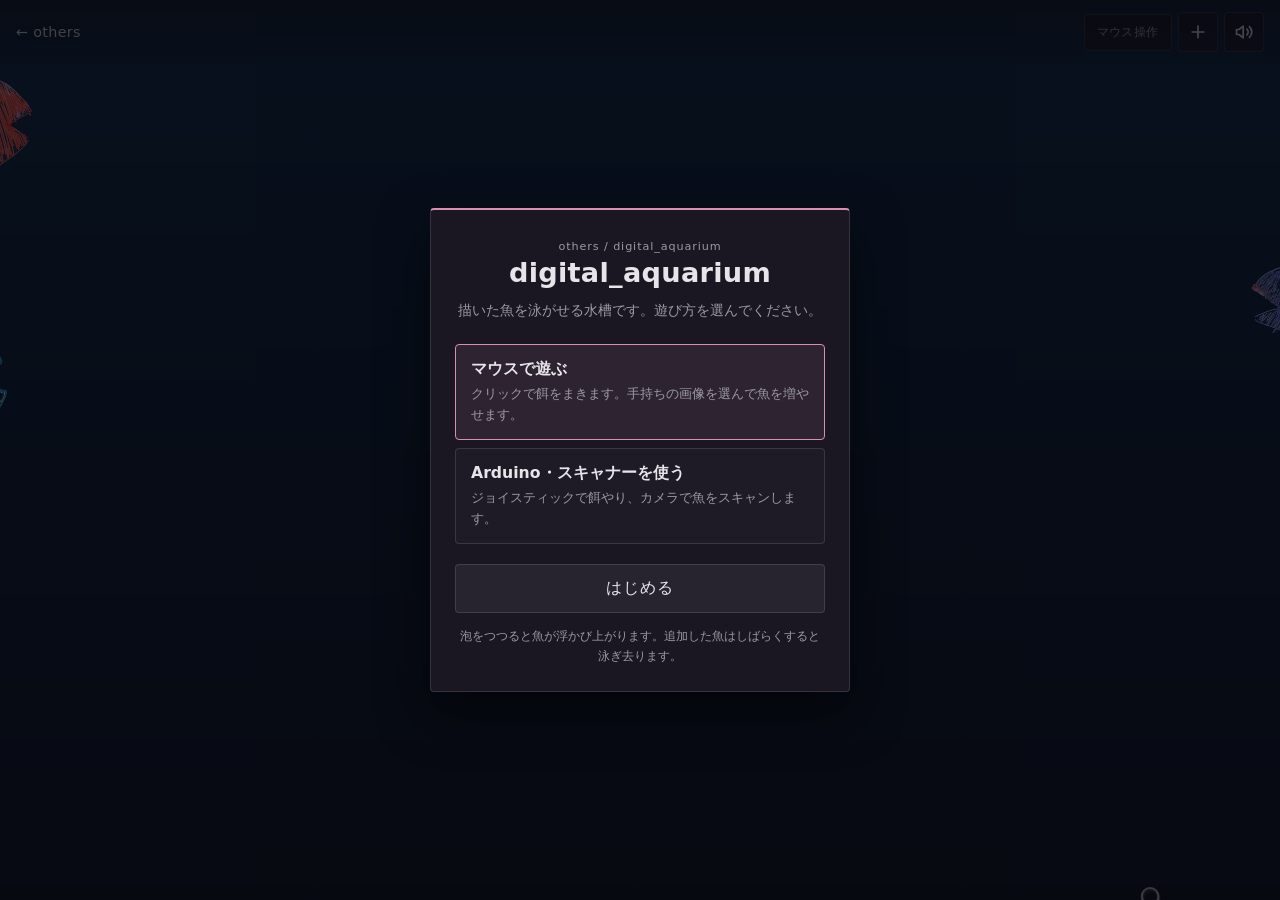
==== index.html @ b4df41d3 "ホームページに突っ込む前提で修正" ====
<!DOCTYPE html>
<html lang="ja">
<head>
  <meta charset="UTF-8" />
  <meta name="viewport" content="width=device-width, initial-scale=1, viewport-fit=cover" />
  <title>digital_aquarium | others</title>
  <meta name="description" content="手で描いた魚をスキャンして泳がせるデジタル水槽" />
  <meta name="theme-color" content="#0a1a2a" />
  <link rel="stylesheet" href="style.css" />
</head>
<body>
  <div id="stage" aria-hidden="true"></div>

  <header class="topbar">
    <a class="back" href="../">← others</a>
    <div class="actions">
      <button id="mode-btn" class="mode-btn" type="button" title="遊び方を選び直す">マウス操作</button>
      <button id="btn-add" class="icon-btn" type="button" title="魚を追加（画像を読み込む）" aria-label="魚を追加">
        <svg viewBox="0 0 24 24" fill="none" stroke="currentColor" stroke-width="2" stroke-linecap="round" stroke-linejoin="round" aria-hidden="true">
          <path d="M12 5v14M5 12h14" />
        </svg>
      </button>
      <button id="btn-scan" class="icon-btn" type="button" hidden title="カメラでスキャン" aria-label="カメラでスキャン">
        <svg viewBox="0 0 24 24" fill="none" stroke="currentColor" stroke-width="2" stroke-linecap="round" stroke-linejoin="round" aria-hidden="true">
          <path d="M3 8a2 2 0 0 1 2-2h2l1.5-2h7L17 6h2a2 2 0 0 1 2 2v9a2 2 0 0 1-2 2H5a2 2 0 0 1-2-2z" />
          <circle cx="12" cy="12.5" r="3.2" />
        </svg>
      </button>
      <button id="btn-serial" class="icon-btn" type="button" hidden title="Arduino に接続" aria-label="Arduino に接続">
        <svg viewBox="0 0 24 24" fill="none" stroke="currentColor" stroke-width="2" stroke-linecap="round" stroke-linejoin="round" aria-hidden="true">
          <path d="M9 2v6M15 2v6" />
          <path d="M7 8h10v3a5 5 0 0 1-10 0z" />
          <path d="M12 16v4" />
        </svg>
      </button>
      <button id="btn-sound" class="icon-btn" type="button" title="音の切り替え" aria-label="音の切り替え" aria-pressed="false">
        <svg class="ic-on" viewBox="0 0 24 24" fill="none" stroke="currentColor" stroke-width="2" stroke-linecap="round" stroke-linejoin="round" aria-hidden="true">
          <path d="M11 5 6 9H3v6h3l5 4z" />
          <path d="M15.5 8.5a5 5 0 0 1 0 7" />
          <path d="M18.5 5.5a9 9 0 0 1 0 13" />
        </svg>
        <svg class="ic-off" viewBox="0 0 24 24" fill="none" stroke="currentColor" stroke-width="2" stroke-linecap="round" stroke-linejoin="round" aria-hidden="true">
          <path d="M11 5 6 9H3v6h3l5 4z" />
          <path d="M22 9l-5 6M17 9l5 6" />
        </svg>
      </button>
    </div>
  </header>

  <input id="file-input" type="file" accept="image/*" multiple hidden />

  <div id="camera" class="overlay hidden">
    <div class="camera-box">
      <video id="cam-video" playsinline muted></video>
      <canvas id="cam-canvas" hidden></canvas>
      <div class="camera-actions">
        <button id="cam-close" class="ghost-btn" type="button">閉じる</button>
        <button id="cam-shot" class="start-btn" type="button">撮影する</button>
      </div>
    </div>
  </div>

  <div id="overlay" class="overlay">
    <div class="dialog">
      <p class="eyebrow">others / digital_aquarium</p>
      <h1>digital_aquarium</h1>
      <p class="lead">描いた魚を泳がせる水槽です。遊び方を選んでください。</p>
      <div class="modes" role="radiogroup" aria-label="遊び方">
        <button class="mode-card selected" type="button" role="radio" aria-checked="true" data-mode="simple">
          <span class="mode-name">マウスで遊ぶ</span>
          <span class="mode-desc">クリックで餌をまきます。手持ちの画像を選んで魚を増やせます。</span>
        </button>
        <button class="mode-card" type="button" role="radio" aria-checked="false" data-mode="hardware">
          <span class="mode-name">Arduino・スキャナーを使う</span>
          <span class="mode-desc">ジョイスティックで餌やり、カメラで魚をスキャンします。</span>
        </button>
      </div>
      <button id="start" class="start-btn" type="button">はじめる</button>
      <p class="hint">泡をつつると魚が浮かび上がります。追加した魚はしばらくすると泳ぎ去ります。</p>
    </div>
  </div>

  <div id="toast" class="toast" role="status" aria-live="polite"></div>

  <script src="lib/p5.min.js"></script>
  <script src="script.js"></script>
</body>
</html>
---- style.css ----
:root {
  --base: #141017;
  --panel: rgba(18, 15, 22, 0.6);
  --dialog: #1b1722;
  --line: rgba(255, 255, 255, 0.12);
  --text: #e6e6ea;
  --muted: #9a9aa4;
  --accent: #d98fae;
  --danger: #e0735a;
  --font: system-ui, -apple-system, "Segoe UI", "Hiragino Kaku Gothic ProN", "Noto Sans JP", Meiryo, sans-serif;
}

* {
  box-sizing: border-box;
  -webkit-tap-highlight-color: transparent;
}

html,
body {
  height: 100%;
}

body {
  margin: 0;
  background: var(--base);
  color: var(--text);
  font-family: var(--font);
  -webkit-font-smoothing: antialiased;
  overflow: hidden;
  user-select: none;
  -webkit-user-select: none;
  overscroll-behavior: none;
}

button {
  font: inherit;
  color: inherit;
  cursor: pointer;
}

:focus-visible {
  outline: 2px solid var(--accent);
  outline-offset: 2px;
  border-radius: 4px;
}

#stage {
  position: fixed;
  inset: 0;
  z-index: 0;
}

#stage canvas {
  display: block;
  width: 100%;
  height: 100%;
}

/* Top bar */
.topbar {
  position: fixed;
  top: 0;
  left: 0;
  right: 0;
  z-index: 5;
  display: flex;
  align-items: center;
  justify-content: space-between;
  gap: 10px;
  padding: max(12px, env(safe-area-inset-top)) 16px 20px;
  pointer-events: none;
  background: linear-gradient(180deg, rgba(8, 7, 11, 0.5), rgba(8, 7, 11, 0));
}

.back {
  pointer-events: auto;
  color: rgba(255, 255, 255, 0.82);
  font-size: 0.9rem;
  letter-spacing: 0.02em;
  text-decoration: none;
  text-shadow: 0 1px 6px rgba(0, 0, 0, 0.5);
  transition: color 0.2s ease;
}

.back:hover {
  color: #fff;
}

.actions {
  display: flex;
  align-items: center;
  gap: 6px;
}

.mode-btn {
  pointer-events: auto;
  padding: 9px 12px;
  border: 1px solid var(--line);
  border-radius: 4px;
  background: var(--panel);
  color: var(--muted);
  font-size: 0.78rem;
  letter-spacing: 0.04em;
  backdrop-filter: blur(6px);
  -webkit-backdrop-filter: blur(6px);
  transition: color 0.15s ease, border-color 0.15s ease;
}

.mode-btn:hover {
  color: var(--text);
}

.icon-btn {
  pointer-events: auto;
  width: 40px;
  height: 40px;
  display: grid;
  place-items: center;
  border: 1px solid var(--line);
  border-radius: 4px;
  background: var(--panel);
  color: var(--text);
  backdrop-filter: blur(6px);
  -webkit-backdrop-filter: blur(6px);
  transition: background 0.15s ease, border-color 0.15s ease, color 0.15s ease;
}

.icon-btn:hover {
  background: rgba(255, 255, 255, 0.1);
}

.icon-btn:active {
  transform: scale(0.96);
}

.icon-btn svg {
  width: 20px;
  height: 20px;
}

.icon-btn[hidden] {
  display: none;
}

.icon-btn.active {
  border-color: var(--accent);
  color: #fff;
}

.icon-btn .ic-off {
  display: none;
}

.icon-btn.muted {
  color: var(--muted);
}

.icon-btn.muted .ic-on {
  display: none;
}

.icon-btn.muted .ic-off {
  display: block;
}

/* Overlay + dialog */
.overlay {
  position: fixed;
  inset: 0;
  z-index: 10;
  display: flex;
  align-items: center;
  justify-content: center;
  padding: max(20px, env(safe-area-inset-top)) 16px max(20px, env(safe-area-inset-bottom));
  background: rgba(10, 8, 13, 0.72);
  overflow-y: auto;
}

.overlay.hidden {
  display: none;
}

.dialog {
  width: 100%;
  max-width: 420px;
  margin: auto;
  padding: 30px 24px 24px;
  background: var(--dialog);
  border: 1px solid var(--line);
  border-top: 2px solid var(--accent);
  border-radius: 4px;
  box-shadow: 0 20px 50px rgba(0, 0, 0, 0.55);
}

.eyebrow {
  margin: 0 0 4px;
  text-align: center;
  font-size: 0.7rem;
  letter-spacing: 0.08em;
  color: var(--muted);
}

.dialog h1 {
  margin: 0 0 10px;
  text-align: center;
  font-size: 1.7rem;
  font-weight: 700;
  letter-spacing: 0.01em;
}

.lead {
  margin: 0 0 20px;
  text-align: center;
  font-size: 0.9rem;
  line-height: 1.8;
  color: var(--muted);
}

.modes {
  display: grid;
  gap: 8px;
  margin-bottom: 20px;
}

.mode-card {
  display: flex;
  flex-direction: column;
  gap: 3px;
  padding: 14px 15px;
  text-align: left;
  border: 1px solid var(--line);
  border-radius: 4px;
  background: rgba(255, 255, 255, 0.02);
  transition: border-color 0.15s ease, background 0.15s ease;
}

.mode-card:hover {
  background: rgba(255, 255, 255, 0.05);
}

.mode-card.selected {
  border-color: var(--accent);
  background: rgba(217, 143, 174, 0.1);
}

.mode-name {
  font-size: 0.98rem;
  font-weight: 600;
}

.mode-desc {
  font-size: 0.82rem;
  line-height: 1.6;
  color: var(--muted);
}

.start-btn {
  width: 100%;
  padding: 13px;
  border: 1px solid var(--line);
  border-radius: 4px;
  background: rgba(255, 255, 255, 0.06);
  color: var(--text);
  font-size: 1rem;
  letter-spacing: 0.06em;
  transition: background 0.15s ease;
}

.start-btn:hover {
  background: rgba(255, 255, 255, 0.12);
}

.ghost-btn {
  padding: 13px 20px;
  border: 1px solid var(--line);
  border-radius: 4px;
  background: transparent;
  color: var(--muted);
}

.ghost-btn:hover {
  color: var(--text);
}

.hint {
  margin: 14px 0 0;
  text-align: center;
  font-size: 0.72rem;
  line-height: 1.7;
  color: var(--muted);
}

/* Camera */
.camera-box {
  width: 100%;
  max-width: 520px;
  margin: auto;
  display: flex;
  flex-direction: column;
  gap: 12px;
}

#cam-video {
  width: 100%;
  border-radius: 4px;
  border: 1px solid var(--line);
  background: #000;
  aspect-ratio: 4 / 3;
  object-fit: cover;
}

.camera-actions {
  display: grid;
  grid-template-columns: auto 1fr;
  gap: 8px;
}

/* Toast */
.toast {
  position: fixed;
  left: 50%;
  bottom: max(24px, env(safe-area-inset-bottom));
  z-index: 12;
  transform: translate(-50%, 12px);
  padding: 10px 16px;
  border: 1px solid var(--line);
  border-radius: 4px;
  background: var(--dialog);
  color: var(--text);
  font-size: 0.85rem;
  opacity: 0;
  pointer-events: none;
  transition: opacity 0.2s ease, transform 0.2s ease;
}

.toast.show {
  opacity: 1;
  transform: translate(-50%, 0);
}

.toast.bad {
  color: var(--danger);
}

@media (max-width: 560px) {
  .topbar {
    gap: 6px;
    padding-left: 12px;
    padding-right: 12px;
  }

  .mode-btn {
    max-width: 38vw;
    padding: 8px 10px;
    overflow: hidden;
    font-size: 0.72rem;
    white-space: nowrap;
    text-overflow: ellipsis;
  }

  .icon-btn {
    width: 36px;
    height: 36px;
  }
}

@media (prefers-reduced-motion: reduce) {
  .toast,
  .icon-btn,
  .mode-card,
  .start-btn {
    transition: none;
  }
}
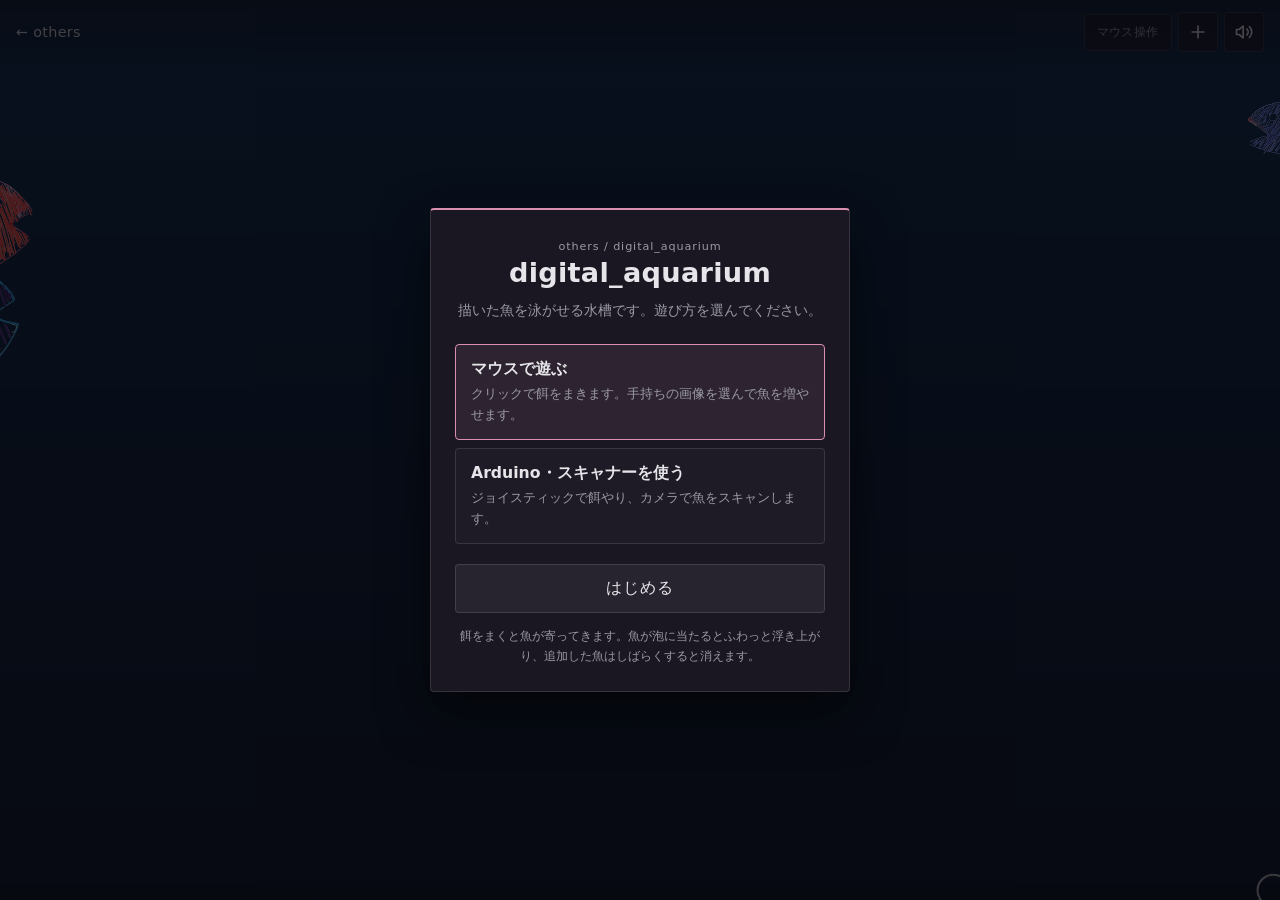
==== commit feeee33c: "Fixed" ====
--- a/index.html
+++ b/index.html
@@ -76,7 +76,7 @@
         </button>
       </div>
       <button id="start" class="start-btn" type="button">はじめる</button>
-      <p class="hint">泡をつつると魚が浮かび上がります。追加した魚はしばらくすると泳ぎ去ります。</p>
+      <p class="hint">餌をまくと魚が寄ってきます。魚が泡に当たるとふわっと浮き上がり、追加した魚はしばらくすると消えます。</p>
     </div>
   </div>
 
